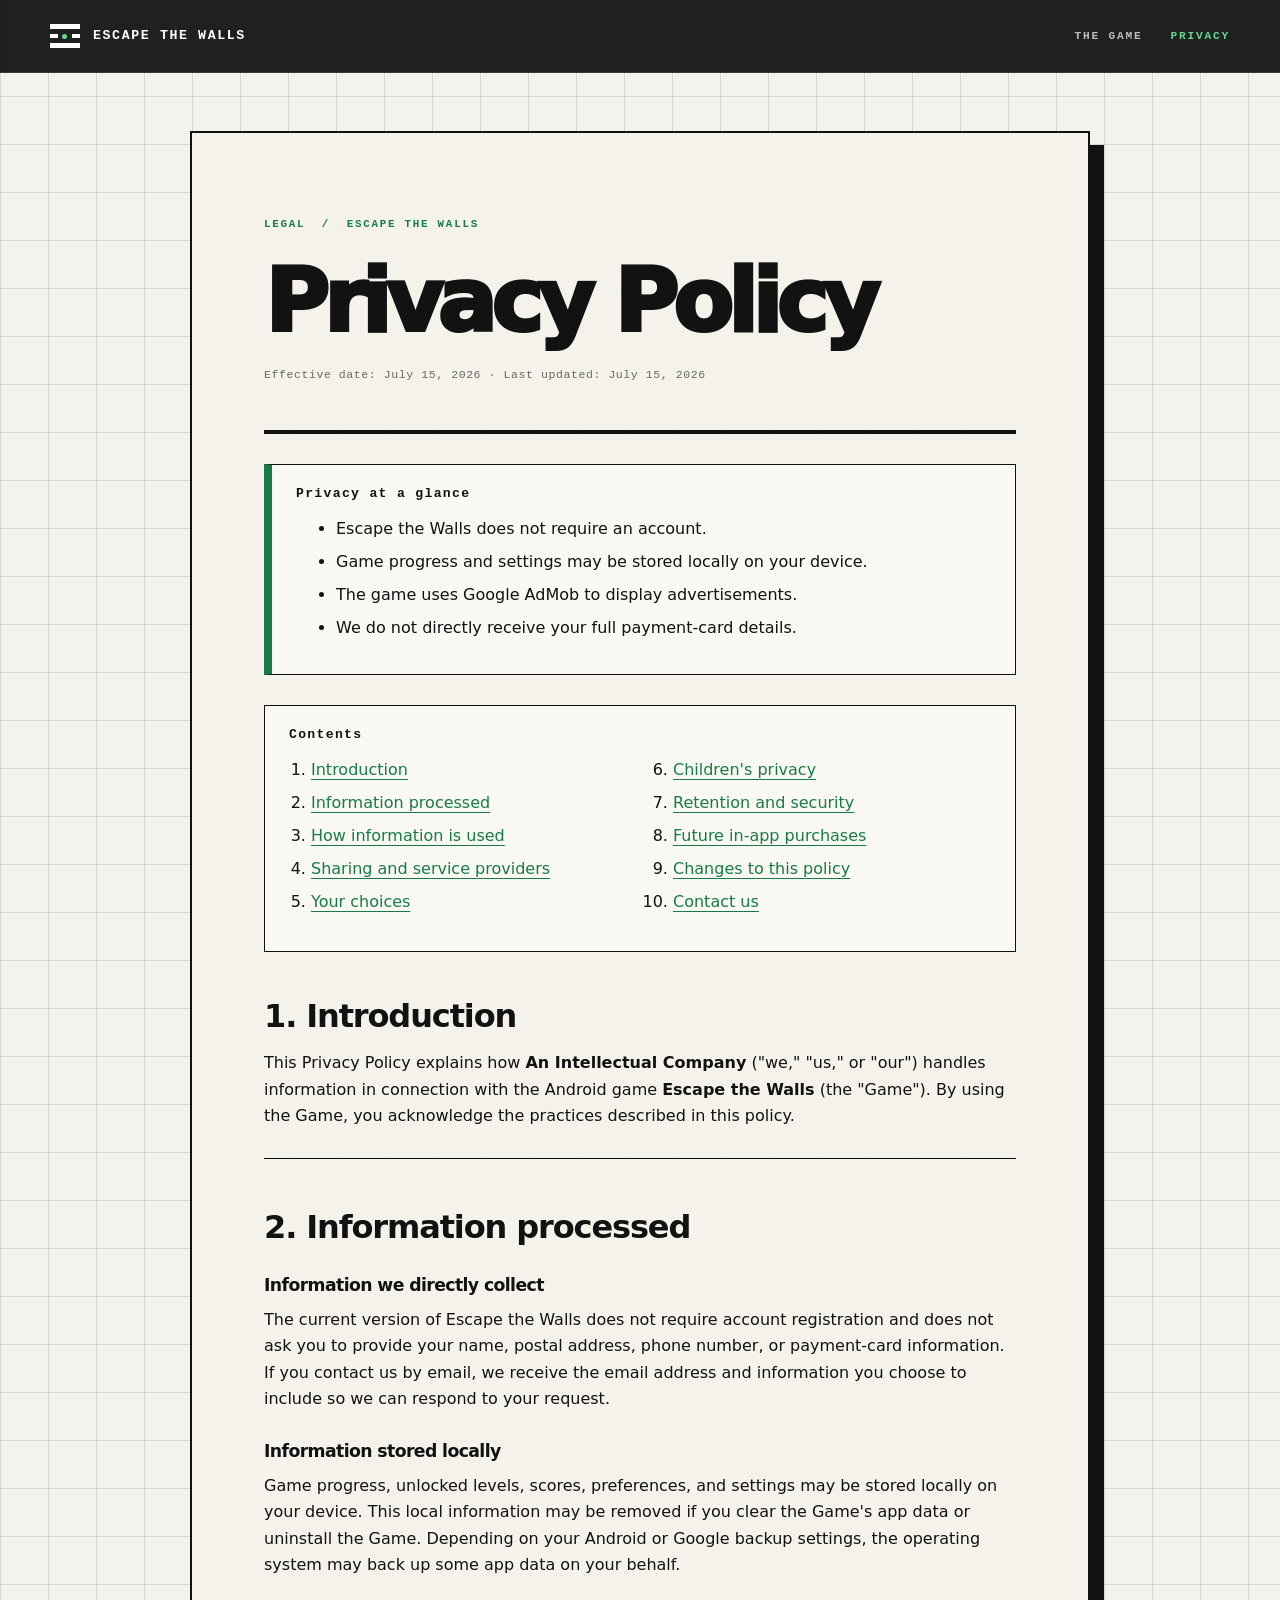
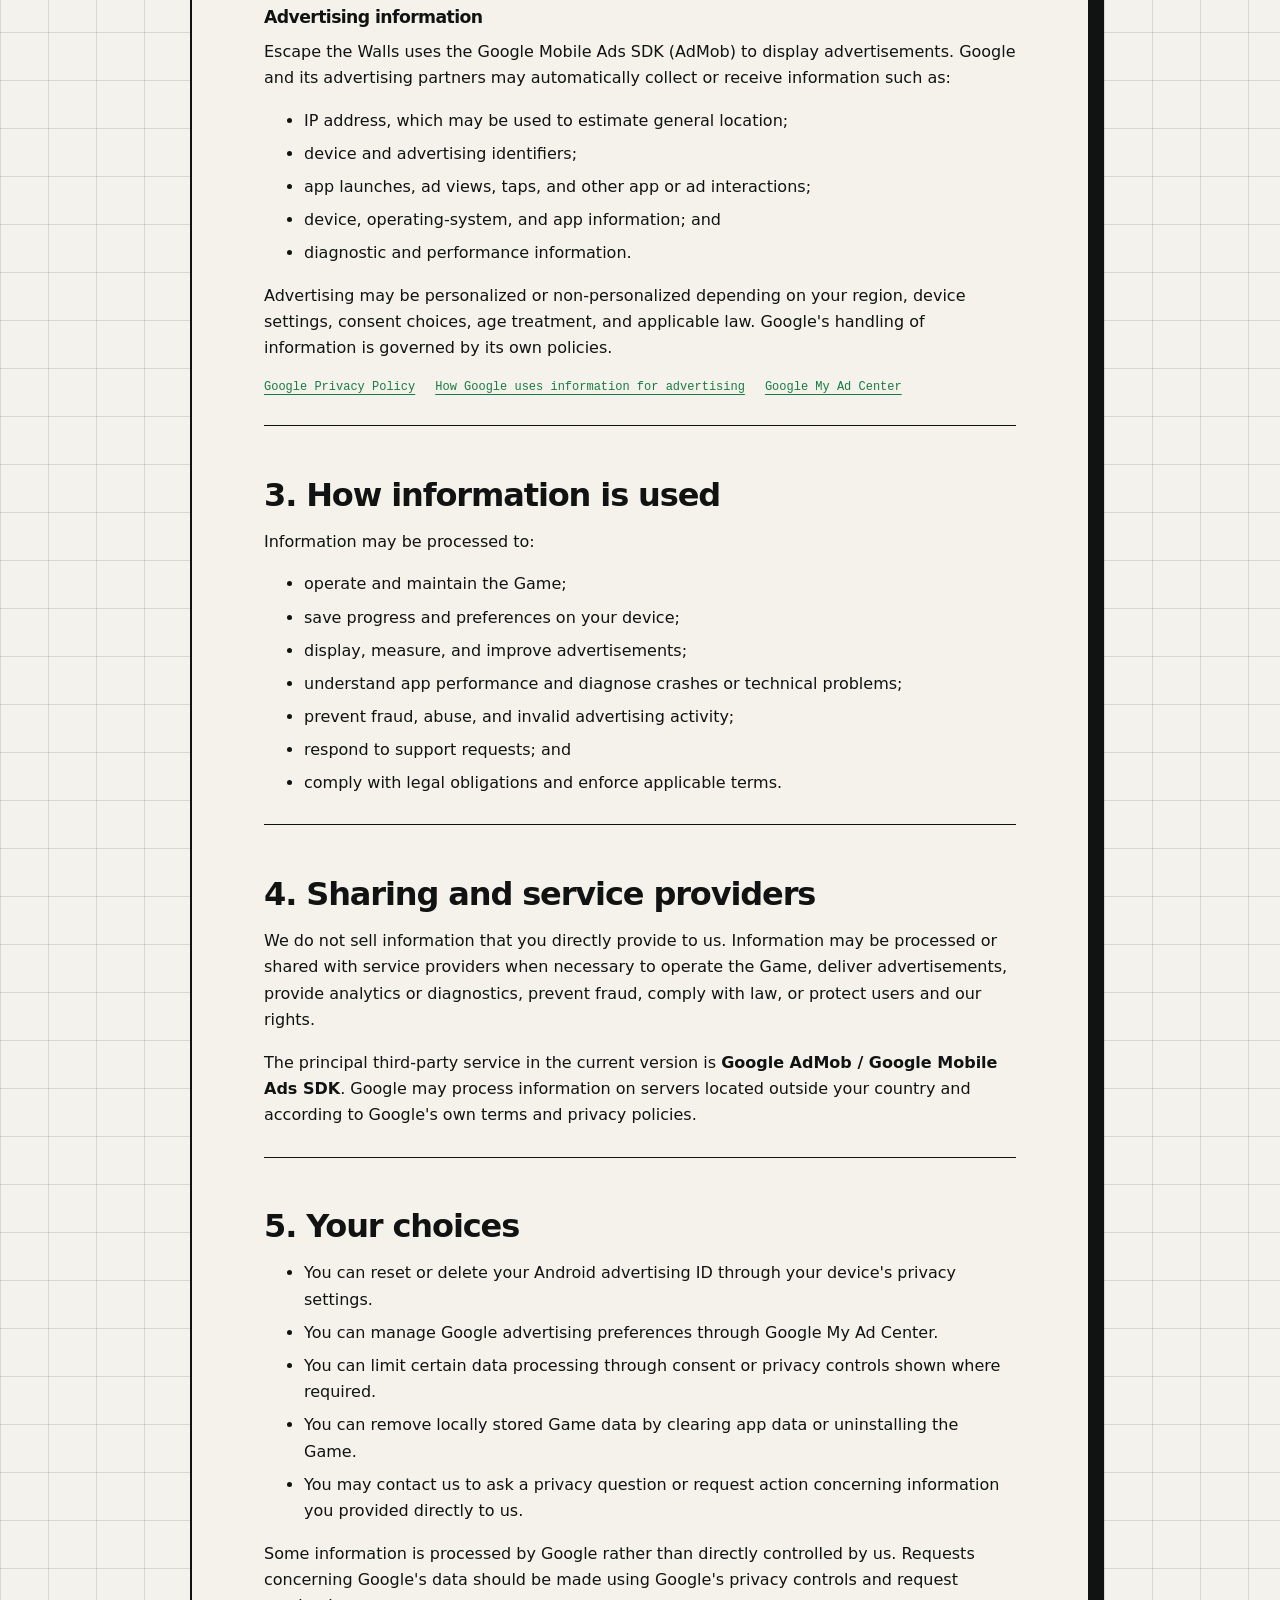
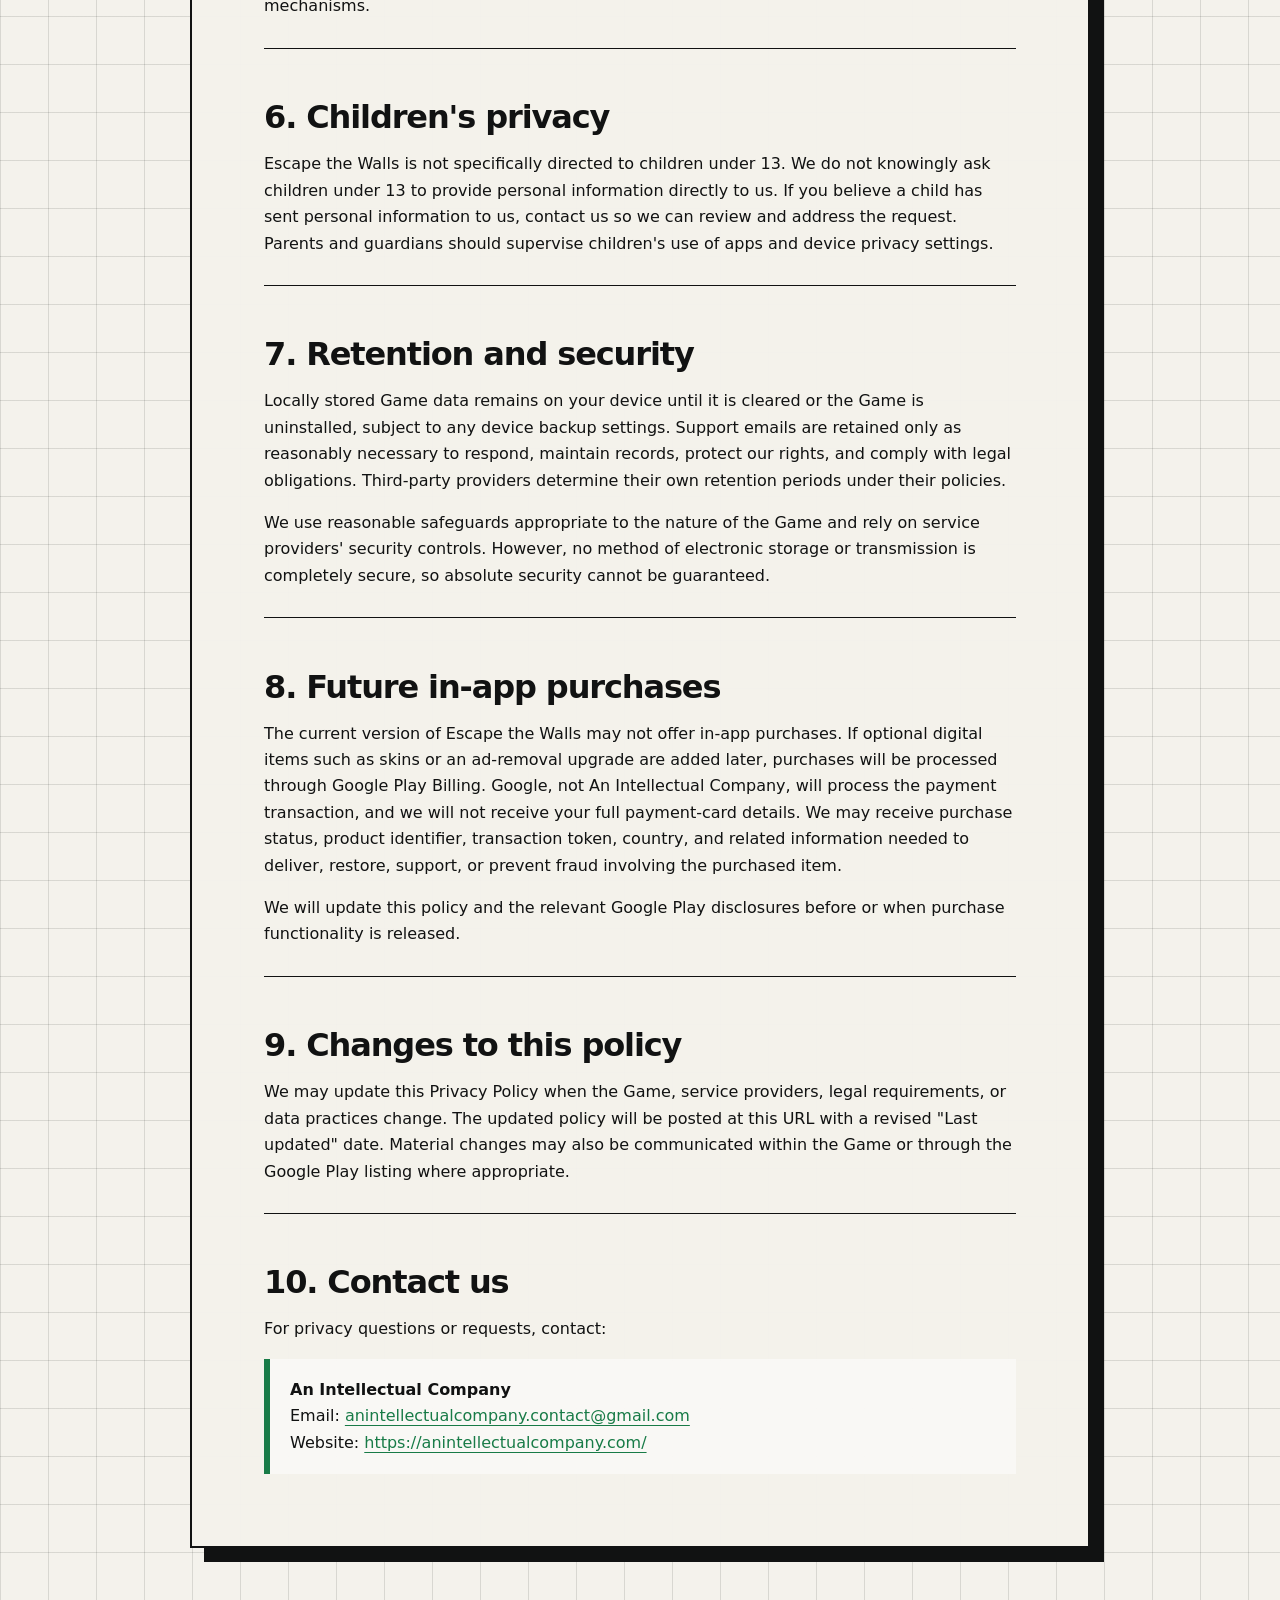
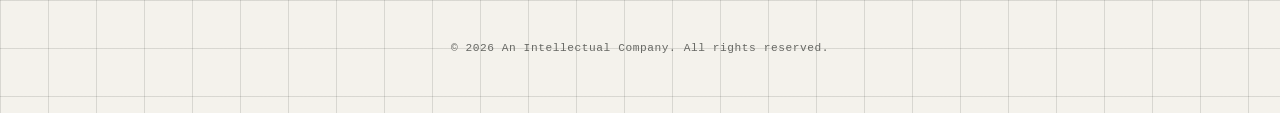
==== privacy_policy.html @ efacde4b "Add files via upload" ====
<!doctype html>
<html lang="en">
<head>
  <meta charset="utf-8">
  <meta name="viewport" content="width=device-width, initial-scale=1">
  <meta name="theme-color" content="#0e0f0f">
  <meta name="description" content="Privacy Policy for the Escape the Walls Android game by An Intellectual Company.">
  <title>Privacy Policy | Escape the Walls</title>
  <link rel="stylesheet" href="styles.css">
</head>
<body class="policy-page">
  <header class="site-header dark-header">
    <div class="wide-container header-content">
      <a class="brand" href="index.html" aria-label="Escape the Walls home">
        <span class="brand-glyph" aria-hidden="true"><span class="glyph-ball"></span></span>
        <span>ESCAPE THE WALLS</span>
      </a>
      <nav class="main-nav" aria-label="Main navigation">
        <a href="index.html">THE GAME</a>
        <a class="active" href="privacy_policy.html">PRIVACY</a>
      </nav>
    </div>
  </header>

  <main id="top" class="container policy-main">
    <article class="policy-card">
      <div class="policy-heading">
        <p class="eyebrow">LEGAL &nbsp;/&nbsp; ESCAPE THE WALLS</p>
        <h1>Privacy Policy</h1>
        <p class="updated">Effective date: July 15, 2026 &middot; Last updated: July 15, 2026</p>
      </div>

      <div class="summary" role="note" aria-label="Privacy summary">
        <h2>Privacy at a glance</h2>
        <ul>
          <li>Escape the Walls does not require an account.</li>
          <li>Game progress and settings may be stored locally on your device.</li>
          <li>The game uses Google AdMob to display advertisements.</li>
          <li>We do not directly receive your full payment-card details.</li>
        </ul>
      </div>

      <nav class="contents" aria-label="Privacy policy sections">
        <h2>Contents</h2>
        <ol>
          <li><a href="#introduction">Introduction</a></li>
          <li><a href="#information">Information processed</a></li>
          <li><a href="#use">How information is used</a></li>
          <li><a href="#sharing">Sharing and service providers</a></li>
          <li><a href="#choices">Your choices</a></li>
          <li><a href="#children">Children's privacy</a></li>
          <li><a href="#retention">Retention and security</a></li>
          <li><a href="#purchases">Future in-app purchases</a></li>
          <li><a href="#changes">Changes to this policy</a></li>
          <li><a href="#contact">Contact us</a></li>
        </ol>
      </nav>

      <section id="introduction">
        <h2>1. Introduction</h2>
        <p>
          This Privacy Policy explains how <strong>An Intellectual Company</strong> ("we," "us," or "our")
          handles information in connection with the Android game <strong>Escape the Walls</strong> (the "Game").
          By using the Game, you acknowledge the practices described in this policy.
        </p>
      </section>

      <section id="information">
        <h2>2. Information processed</h2>

        <h3>Information we directly collect</h3>
        <p>
          The current version of Escape the Walls does not require account registration and does not ask you
          to provide your name, postal address, phone number, or payment-card information. If you contact us by
          email, we receive the email address and information you choose to include so we can respond to your request.
        </p>

        <h3>Information stored locally</h3>
        <p>
          Game progress, unlocked levels, scores, preferences, and settings may be stored locally on your device.
          This local information may be removed if you clear the Game's app data or uninstall the Game. Depending on
          your Android or Google backup settings, the operating system may back up some app data on your behalf.
        </p>

        <h3>Advertising information</h3>
        <p>
          Escape the Walls uses the Google Mobile Ads SDK (AdMob) to display advertisements. Google and its advertising
          partners may automatically collect or receive information such as:
        </p>
        <ul>
          <li>IP address, which may be used to estimate general location;</li>
          <li>device and advertising identifiers;</li>
          <li>app launches, ad views, taps, and other app or ad interactions;</li>
          <li>device, operating-system, and app information; and</li>
          <li>diagnostic and performance information.</li>
        </ul>
        <p>
          Advertising may be personalized or non-personalized depending on your region, device settings, consent
          choices, age treatment, and applicable law. Google's handling of information is governed by its own policies.
        </p>
        <p class="link-row">
          <a href="https://policies.google.com/privacy">Google Privacy Policy</a>
          <a href="https://policies.google.com/technologies/ads">How Google uses information for advertising</a>
          <a href="https://myadcenter.google.com/">Google My Ad Center</a>
        </p>
      </section>

      <section id="use">
        <h2>3. How information is used</h2>
        <p>Information may be processed to:</p>
        <ul>
          <li>operate and maintain the Game;</li>
          <li>save progress and preferences on your device;</li>
          <li>display, measure, and improve advertisements;</li>
          <li>understand app performance and diagnose crashes or technical problems;</li>
          <li>prevent fraud, abuse, and invalid advertising activity;</li>
          <li>respond to support requests; and</li>
          <li>comply with legal obligations and enforce applicable terms.</li>
        </ul>
      </section>

      <section id="sharing">
        <h2>4. Sharing and service providers</h2>
        <p>
          We do not sell information that you directly provide to us. Information may be processed or shared with
          service providers when necessary to operate the Game, deliver advertisements, provide analytics or diagnostics,
          prevent fraud, comply with law, or protect users and our rights.
        </p>
        <p>
          The principal third-party service in the current version is <strong>Google AdMob / Google Mobile Ads SDK</strong>.
          Google may process information on servers located outside your country and according to Google's own terms
          and privacy policies.
        </p>
      </section>

      <section id="choices">
        <h2>5. Your choices</h2>
        <ul>
          <li>You can reset or delete your Android advertising ID through your device's privacy settings.</li>
          <li>You can manage Google advertising preferences through Google My Ad Center.</li>
          <li>You can limit certain data processing through consent or privacy controls shown where required.</li>
          <li>You can remove locally stored Game data by clearing app data or uninstalling the Game.</li>
          <li>You may contact us to ask a privacy question or request action concerning information you provided directly to us.</li>
        </ul>
        <p>
          Some information is processed by Google rather than directly controlled by us. Requests concerning Google's
          data should be made using Google's privacy controls and request mechanisms.
        </p>
      </section>

      <section id="children">
        <h2>6. Children's privacy</h2>
        <p>
          Escape the Walls is not specifically directed to children under 13. We do not knowingly ask children under 13
          to provide personal information directly to us. If you believe a child has sent personal information to us,
          contact us so we can review and address the request. Parents and guardians should supervise children's use of
          apps and device privacy settings.
        </p>
      </section>

      <section id="retention">
        <h2>7. Retention and security</h2>
        <p>
          Locally stored Game data remains on your device until it is cleared or the Game is uninstalled, subject to any
          device backup settings. Support emails are retained only as reasonably necessary to respond, maintain records,
          protect our rights, and comply with legal obligations. Third-party providers determine their own retention
          periods under their policies.
        </p>
        <p>
          We use reasonable safeguards appropriate to the nature of the Game and rely on service providers' security
          controls. However, no method of electronic storage or transmission is completely secure, so absolute security
          cannot be guaranteed.
        </p>
      </section>

      <section id="purchases">
        <h2>8. Future in-app purchases</h2>
        <p>
          The current version of Escape the Walls may not offer in-app purchases. If optional digital items such as skins
          or an ad-removal upgrade are added later, purchases will be processed through Google Play Billing. Google, not
          An Intellectual Company, will process the payment transaction, and we will not receive your full payment-card
          details. We may receive purchase status, product identifier, transaction token, country, and related information
          needed to deliver, restore, support, or prevent fraud involving the purchased item.
        </p>
        <p>
          We will update this policy and the relevant Google Play disclosures before or when purchase functionality is released.
        </p>
      </section>

      <section id="changes">
        <h2>9. Changes to this policy</h2>
        <p>
          We may update this Privacy Policy when the Game, service providers, legal requirements, or data practices change.
          The updated policy will be posted at this URL with a revised "Last updated" date. Material changes may also be
          communicated within the Game or through the Google Play listing where appropriate.
        </p>
      </section>

      <section id="contact">
        <h2>10. Contact us</h2>
        <p>For privacy questions or requests, contact:</p>
        <address>
          <strong>An Intellectual Company</strong><br>
          Email: <a href="mailto:anintellectualcompany.contact@gmail.com">anintellectualcompany.contact@gmail.com</a><br>
          Website: <a href="https://anintellectualcompany.com/">https://anintellectualcompany.com/</a>
        </address>
      </section>
    </article>
  </main>

  <footer class="site-footer policy-footer">
    <div class="container">
      <p>&copy; 2026 An Intellectual Company. All rights reserved.</p>
    </div>
  </footer>
</body>
</html>
---- styles.css ----
:root {
  --paper: #f4f2ec;
  --paper-deep: #e9e6de;
  --ink: #111212;
  --ink-soft: #1a1b1b;
  --line: rgba(17, 18, 18, 0.12);
  --muted: #676864;
  --exit: #65d892;
  --exit-dark: #187b47;
  --laser: #ff585d;
  --wide: 1180px;
  --mono: "SFMono-Regular", Consolas, "Liberation Mono", Menlo, monospace;
  --sans: Inter, ui-sans-serif, system-ui, -apple-system, BlinkMacSystemFont, "Segoe UI", sans-serif;
}

* {
  box-sizing: border-box;
}

html {
  scroll-behavior: smooth;
}

body {
  margin: 0;
  background: var(--paper);
  color: var(--ink);
  font-family: var(--sans);
  line-height: 1.65;
  text-rendering: optimizeLegibility;
}

a {
  color: inherit;
  text-decoration-thickness: 1px;
  text-underline-offset: 4px;
}

.wide-container,
.container {
  width: min(calc(100% - 40px), var(--wide));
  margin-inline: auto;
}

.container {
  max-width: 900px;
}

.site-header {
  position: sticky;
  top: 0;
  z-index: 50;
  border-bottom: 1px solid rgba(255, 255, 255, 0.13);
}

.dark-header {
  background: rgba(14, 15, 15, 0.92);
  color: #fff;
  backdrop-filter: blur(14px);
}

.header-content {
  min-height: 72px;
  display: flex;
  align-items: center;
  justify-content: space-between;
  gap: 30px;
}

.brand {
  display: inline-flex;
  align-items: center;
  gap: 13px;
  color: inherit;
  font-family: var(--mono);
  font-size: 0.83rem;
  font-weight: 800;
  letter-spacing: 0.12em;
  text-decoration: none;
}

.brand-glyph {
  position: relative;
  width: 30px;
  height: 24px;
  border-top: 5px solid currentColor;
  border-bottom: 5px solid currentColor;
}

.brand-glyph::before,
.brand-glyph::after {
  content: "";
  position: absolute;
  top: 5px;
  width: 8px;
  height: 4px;
  background: currentColor;
}

.brand-glyph::before {
  left: 0;
}

.brand-glyph::after {
  right: 0;
}

.glyph-ball {
  position: absolute;
  top: 5px;
  left: 12px;
  width: 5px;
  height: 5px;
  border-radius: 50%;
  background: var(--exit);
}

.main-nav {
  display: flex;
  align-items: center;
  gap: 28px;
}

.main-nav a {
  color: rgba(255, 255, 255, 0.7);
  font-family: var(--mono);
  font-size: 0.7rem;
  font-weight: 700;
  letter-spacing: 0.16em;
  text-decoration: none;
}

.main-nav a:hover,
.main-nav a.active {
  color: var(--exit);
}

/* Home */
.hero {
  position: relative;
  min-height: 790px;
  overflow: hidden;
  background: #0e0f0f;
  color: #fff;
}

.hero-grid,
.exit-grid {
  position: absolute;
  inset: 0;
  background-image:
    linear-gradient(rgba(255, 255, 255, 0.045) 1px, transparent 1px),
    linear-gradient(90deg, rgba(255, 255, 255, 0.045) 1px, transparent 1px);
  background-size: 48px 48px;
  mask-image: linear-gradient(to bottom, black, transparent 88%);
}

.hero::after {
  content: "";
  position: absolute;
  inset: auto 0 0;
  height: 220px;
  background: linear-gradient(transparent, rgba(0, 0, 0, 0.52));
  pointer-events: none;
}

.hero-layout {
  position: relative;
  z-index: 3;
  min-height: 790px;
  display: grid;
  grid-template-columns: minmax(0, 1.05fr) minmax(310px, 0.72fr);
  align-items: center;
  gap: clamp(42px, 8vw, 110px);
  padding-block: 64px 88px;
}

.hero-copy {
  position: relative;
  z-index: 2;
}

.level-label,
.section-index,
.control-line,
.game-frame figcaption,
.card-number {
  font-family: var(--mono);
  font-size: 0.68rem;
  font-weight: 700;
  letter-spacing: 0.22em;
}

.level-label {
  margin: 0 0 20px;
  color: rgba(255, 255, 255, 0.58);
}

.hero h1 {
  margin: 0;
  font-size: clamp(4rem, 10vw, 8.9rem);
  font-weight: 950;
  letter-spacing: -0.075em;
  line-height: 0.78;
}

.hero h1 span {
  color: transparent;
  -webkit-text-stroke: 2px var(--exit);
}

.hero-intro {
  max-width: 610px;
  margin: 38px 0 0;
  color: rgba(255, 255, 255, 0.68);
  font-size: clamp(1rem, 1.8vw, 1.23rem);
}

.hero-actions {
  display: flex;
  flex-wrap: wrap;
  gap: 12px;
  margin-top: 34px;
}

.button {
  min-height: 50px;
  display: inline-flex;
  align-items: center;
  justify-content: center;
  padding: 13px 20px;
  border: 1px solid currentColor;
  border-radius: 2px;
  font-family: var(--mono);
  font-size: 0.7rem;
  font-weight: 800;
  letter-spacing: 0.13em;
  text-decoration: none;
  transition: transform 160ms ease, background 160ms ease, color 160ms ease;
}

.button:hover {
  transform: translateY(-2px);
}

.button-primary {
  border-color: var(--exit);
  background: var(--exit);
  color: #08140d;
}

.button-ghost {
  color: rgba(255, 255, 255, 0.8);
}

.control-line {
  display: flex;
  align-items: center;
  gap: 12px;
  margin-top: 34px;
  color: rgba(255, 255, 255, 0.52);
}

.control-dot {
  width: 11px;
  height: 11px;
  border: 1px solid rgba(255, 255, 255, 0.62);
  border-radius: 50%;
  box-shadow: 0 0 0 8px rgba(255, 255, 255, 0.06);
}

.game-frame {
  position: relative;
  width: min(100%, 410px);
  margin: 0 auto;
  padding: 10px;
  border: 1px solid rgba(255, 255, 255, 0.16);
  background: #171818;
  box-shadow: 0 38px 90px rgba(0, 0, 0, 0.5);
  transform: rotate(1.2deg);
}

.game-frame img {
  display: block;
  width: 100%;
  height: auto;
}

.game-frame figcaption {
  padding: 13px 8px 4px;
  color: rgba(255, 255, 255, 0.42);
  text-align: center;
}

.frame-corner {
  position: absolute;
  z-index: 2;
  width: 25px;
  height: 25px;
  border-color: var(--exit);
}

.frame-corner-top {
  top: -8px;
  right: -8px;
  border-top: 2px solid var(--exit);
  border-right: 2px solid var(--exit);
}

.hero-wall {
  position: absolute;
  z-index: 1;
  height: 15px;
  background: rgba(255, 255, 255, 0.08);
}

.hero-wall-a {
  top: 24%;
  left: 0;
  width: 19%;
}

.hero-wall-b {
  right: 0;
  bottom: 18%;
  width: 25%;
}

.hero-ball {
  position: absolute;
  left: 52%;
  top: 21%;
  width: 16px;
  height: 16px;
  border-radius: 50%;
  background: #fff;
  opacity: 0.12;
}

.paper-section {
  position: relative;
  background-color: var(--paper);
  background-image:
    linear-gradient(var(--line) 1px, transparent 1px),
    linear-gradient(90deg, var(--line) 1px, transparent 1px);
  background-size: 48px 48px;
}

.manifesto,
.chapters {
  padding-block: clamp(90px, 12vw, 160px);
}

.section-index {
  margin-bottom: 42px;
  color: var(--muted);
}

.manifesto-grid {
  display: grid;
  grid-template-columns: 0.95fr 1.05fr;
  gap: clamp(40px, 9vw, 130px);
  align-items: start;
}

.manifesto h2,
.chapters h2,
.mechanics h2,
.exit-copy h2 {
  margin: 0;
  font-size: clamp(2.7rem, 6.8vw, 6.6rem);
  font-weight: 950;
  letter-spacing: -0.065em;
  line-height: 0.9;
}

.manifesto-copy > p {
  max-width: 610px;
  margin-top: 0;
  font-size: clamp(1rem, 1.7vw, 1.18rem);
}

.game-stats {
  display: grid;
  grid-template-columns: repeat(3, 1fr);
  gap: 1px;
  margin-top: 44px;
  background: var(--ink);
  border: 1px solid var(--ink);
}

.game-stats div {
  padding: 20px 16px;
  background: var(--paper);
}

.game-stats dt {
  font-size: clamp(2rem, 4vw, 3.5rem);
  font-weight: 950;
  line-height: 1;
}

.game-stats dd {
  margin: 8px 0 0;
  color: var(--muted);
  font-family: var(--mono);
  font-size: 0.58rem;
  letter-spacing: 0.12em;
}

.dark-section {
  background: var(--ink);
  color: #fff;
}

.mechanics {
  padding-block: clamp(90px, 12vw, 150px);
}

.light-index {
  color: rgba(255, 255, 255, 0.48);
}

.section-heading-row {
  display: flex;
  align-items: end;
  justify-content: space-between;
  gap: 32px;
}

.mechanics h2 span {
  color: var(--exit);
}

.section-heading-row > p {
  max-width: 280px;
  color: rgba(255, 255, 255, 0.48);
  font-family: var(--mono);
  font-size: 0.72rem;
  letter-spacing: 0.13em;
}

.mechanic-grid {
  display: grid;
  grid-template-columns: repeat(4, 1fr);
  gap: 1px;
  margin-top: 74px;
  border: 1px solid rgba(255, 255, 255, 0.16);
  background: rgba(255, 255, 255, 0.16);
}

.mechanic-card {
  min-height: 390px;
  padding: 24px;
  background: var(--ink);
}

.mechanic-card h3 {
  margin: 12px 0 8px;
  font-family: var(--mono);
  font-size: 0.86rem;
  letter-spacing: 0.08em;
}

.mechanic-card > p:last-child {
  color: rgba(255, 255, 255, 0.52);
  font-size: 0.9rem;
}

.card-number {
  margin: 22px 0 0;
  color: var(--exit);
}

.mechanic-visual {
  position: relative;
  height: 190px;
  overflow: hidden;
  border: 1px solid rgba(255, 255, 255, 0.12);
  background-image:
    linear-gradient(rgba(255, 255, 255, 0.05) 1px, transparent 1px),
    linear-gradient(90deg, rgba(255, 255, 255, 0.05) 1px, transparent 1px);
  background-size: 24px 24px;
}

.jaw-visual i {
  position: absolute;
  top: 48px;
  width: 42%;
  height: 18px;
  background: #fff;
}

.jaw-visual i:first-child {
  left: -5px;
  transform: rotate(18deg);
  transform-origin: left;
}

.jaw-visual i:nth-child(2) {
  right: -5px;
  transform: rotate(-18deg);
  transform-origin: right;
}

.jaw-visual b,
.well-visual b,
.laser-visual b,
.rotor-visual b {
  position: absolute;
  left: 50%;
  top: 58%;
  width: 12px;
  height: 12px;
  border-radius: 50%;
  background: var(--exit);
  transform: translate(-50%, -50%);
}

.well-visual i {
  position: absolute;
  left: 50%;
  top: 50%;
  width: 82px;
  height: 82px;
  border: 1px dashed rgba(255, 255, 255, 0.5);
  border-radius: 50%;
  transform: translate(-50%, -50%);
  box-shadow: inset 0 0 0 22px rgba(255, 255, 255, 0.04);
}

.well-visual b {
  top: 50%;
  width: 24px;
  height: 24px;
  background: #fff;
  box-shadow: 0 0 30px rgba(255, 255, 255, 0.35);
}

.laser-visual i {
  position: absolute;
  left: -12%;
  top: 48%;
  width: 124%;
  height: 3px;
  background: var(--laser);
  box-shadow: 0 0 12px var(--laser);
}

.laser-visual i:nth-child(2) {
  transform: rotate(42deg);
}

.rotor-visual i {
  position: absolute;
  left: 12%;
  top: 49%;
  width: 76%;
  height: 13px;
  background: #fff;
  transform: rotate(-27deg);
  box-shadow: 0 -13px 0 rgba(255, 255, 255, 0.09), 0 13px 0 rgba(255, 255, 255, 0.09);
}

.rotor-visual b {
  top: 50%;
  width: 18px;
  height: 18px;
  background: var(--ink);
  border: 4px solid var(--exit);
}

.chapter-layout {
  display: grid;
  grid-template-columns: 1fr 0.8fr;
  gap: clamp(50px, 10vw, 150px);
}

.chapter-list {
  margin: 0;
  padding: 0;
  border-top: 2px solid var(--ink);
  list-style: none;
}

.chapter-list li {
  display: flex;
  gap: 24px;
  margin: 0;
  padding: 17px 0;
  border-bottom: 1px solid var(--ink);
  font-family: var(--mono);
  font-size: 0.84rem;
  font-weight: 800;
  letter-spacing: 0.08em;
}

.chapter-list span {
  color: var(--muted);
}

.exit-section {
  position: relative;
  min-height: 620px;
  overflow: hidden;
  display: flex;
  align-items: center;
  background: #0c0d0d;
  color: #fff;
}

.exit-copy {
  position: relative;
  z-index: 3;
}

.exit-copy > p {
  font-family: var(--mono);
  font-size: 0.7rem;
  letter-spacing: 0.22em;
  color: rgba(255, 255, 255, 0.48);
}

.button-exit {
  margin-top: 34px;
  border-color: var(--exit);
  color: var(--exit);
}

.exit-door {
  position: absolute;
  z-index: 2;
  right: 11%;
  top: 50%;
  width: 190px;
  height: 320px;
  display: flex;
  align-items: center;
  justify-content: center;
  border: 4px solid var(--exit);
  border-bottom-width: 14px;
  transform: translateY(-50%);
  box-shadow: 0 0 70px rgba(101, 216, 146, 0.18), inset 0 0 50px rgba(101, 216, 146, 0.08);
}

.exit-door::before,
.exit-door::after {
  content: "";
  position: absolute;
  left: -100vw;
  width: 100vw;
  height: 18px;
  background: #fff;
}

.exit-door::before {
  top: 40px;
}

.exit-door::after {
  bottom: 60px;
}

.exit-door span {
  color: var(--exit);
  font-family: var(--mono);
  font-size: 0.82rem;
  font-weight: 900;
  letter-spacing: 0.22em;
}

.home-footer {
  border-top: 1px solid rgba(255, 255, 255, 0.12);
  background: #0c0d0d;
  color: rgba(255, 255, 255, 0.46);
  font-family: var(--mono);
  font-size: 0.64rem;
  letter-spacing: 0.09em;
}

.footer-layout {
  min-height: 100px;
  display: flex;
  align-items: center;
  justify-content: space-between;
  gap: 28px;
}

.footer-layout div {
  display: flex;
  gap: 24px;
}

/* Privacy policy */
.policy-page {
  background-color: var(--paper);
  background-image:
    linear-gradient(var(--line) 1px, transparent 1px),
    linear-gradient(90deg, var(--line) 1px, transparent 1px);
  background-size: 48px 48px;
}

.policy-main {
  padding-block: 58px 80px;
}

.policy-card {
  padding: clamp(28px, 6vw, 72px);
  border: 2px solid var(--ink);
  background: rgba(244, 242, 236, 0.97);
  box-shadow: 14px 14px 0 var(--ink);
}

.policy-heading {
  padding-bottom: 30px;
  border-bottom: 4px solid var(--ink);
}

.eyebrow {
  margin: 0 0 12px;
  color: var(--exit-dark);
  font-family: var(--mono);
  font-size: 0.68rem;
  font-weight: 800;
  letter-spacing: 0.16em;
}

.policy-card h1,
.policy-card h2,
.policy-card h3 {
  line-height: 1.18;
  letter-spacing: -0.035em;
}

.policy-card h1 {
  margin: 0;
  font-size: clamp(2.8rem, 8vw, 5.5rem);
  font-weight: 950;
  letter-spacing: -0.065em;
}

.policy-card h2 {
  margin: 2.9rem 0 0.9rem;
  font-size: clamp(1.45rem, 4vw, 2rem);
  font-weight: 900;
}

.policy-card h3 {
  margin: 1.8rem 0 0.5rem;
  font-size: 1.08rem;
}

.policy-card p,
.policy-card ul,
.policy-card ol {
  margin-top: 0.7rem;
  margin-bottom: 1rem;
}

.policy-card li + li {
  margin-top: 0.42rem;
}

.updated {
  margin: 13px 0 0;
  color: var(--muted);
  font-family: var(--mono);
  font-size: 0.72rem;
  letter-spacing: 0.05em;
}

.summary,
.contents {
  margin: 30px 0;
  padding: 5px 24px 16px;
  border: 1px solid var(--ink);
  background: rgba(255, 255, 255, 0.4);
}

.summary {
  border-left: 8px solid var(--exit-dark);
}

.summary h2,
.contents h2 {
  margin-top: 1rem;
  font-family: var(--mono);
  font-size: 0.82rem;
  letter-spacing: 0.1em;
}

.contents ol {
  columns: 2;
  column-gap: 44px;
  padding-left: 22px;
}

.contents a,
.policy-card a {
  color: var(--exit-dark);
}

.policy-card section {
  scroll-margin-top: 95px;
}

.policy-card section + section {
  margin-top: 28px;
  padding-top: 4px;
  border-top: 1px solid var(--ink);
}

.link-row {
  display: flex;
  flex-wrap: wrap;
  gap: 8px 20px;
  font-family: var(--mono);
  font-size: 0.75rem;
}

address {
  padding: 18px 20px;
  border-left: 6px solid var(--exit-dark);
  background: rgba(255, 255, 255, 0.5);
  font-style: normal;
}

.policy-footer {
  padding: 0 0 44px;
  color: var(--muted);
  text-align: center;
  font-family: var(--mono);
  font-size: 0.7rem;
  letter-spacing: 0.05em;
}

@media (max-width: 960px) {
  .hero-layout,
  .manifesto-grid,
  .chapter-layout {
    grid-template-columns: 1fr;
  }

  .hero-layout {
    padding-top: 90px;
  }

  .game-frame {
    width: min(82vw, 390px);
  }

  .mechanic-grid {
    grid-template-columns: repeat(2, 1fr);
  }

  .exit-door {
    right: -40px;
    opacity: 0.42;
  }
}

@media (max-width: 640px) {
  .wide-container,
  .container {
    width: min(calc(100% - 22px), var(--wide));
  }

  .header-content {
    min-height: 62px;
  }

  .brand {
    font-size: 0.68rem;
  }

  .main-nav {
    gap: 14px;
  }

  .main-nav a:not(:last-child) {
    display: none;
  }

  .hero {
    min-height: auto;
  }

  .hero-layout {
    min-height: auto;
    padding-block: 72px 68px;
  }

  .hero h1 {
    font-size: clamp(3.75rem, 22vw, 6rem);
  }

  .hero-actions {
    flex-direction: column;
    align-items: stretch;
  }

  .game-stats {
    grid-template-columns: 1fr;
  }

  .mechanic-grid {
    grid-template-columns: 1fr;
  }

  .mechanic-card {
    min-height: auto;
  }

  .section-heading-row,
  .footer-layout {
    align-items: flex-start;
    flex-direction: column;
  }

  .exit-section {
    min-height: 560px;
  }

  .exit-door {
    right: -90px;
  }

  .footer-layout {
    padding-block: 28px;
  }

  .footer-layout div {
    flex-wrap: wrap;
  }

  .policy-main {
    padding-block: 22px 48px;
  }

  .policy-card {
    box-shadow: 6px 6px 0 var(--ink);
  }

  .contents ol {
    columns: 1;
  }
}

@media (prefers-reduced-motion: reduce) {
  html {
    scroll-behavior: auto;
  }

  .button {
    transition: none;
  }
}

@media print {
  .site-header,
  .site-footer,
  .contents {
    display: none;
  }

  body,
  .policy-page {
    background: #fff;
  }

  .policy-main {
    padding: 0;
  }

  .policy-card {
    padding: 0;
    border: 0;
    box-shadow: none;
    background: #fff;
  }

  .policy-card a {
    color: #000;
  }
}
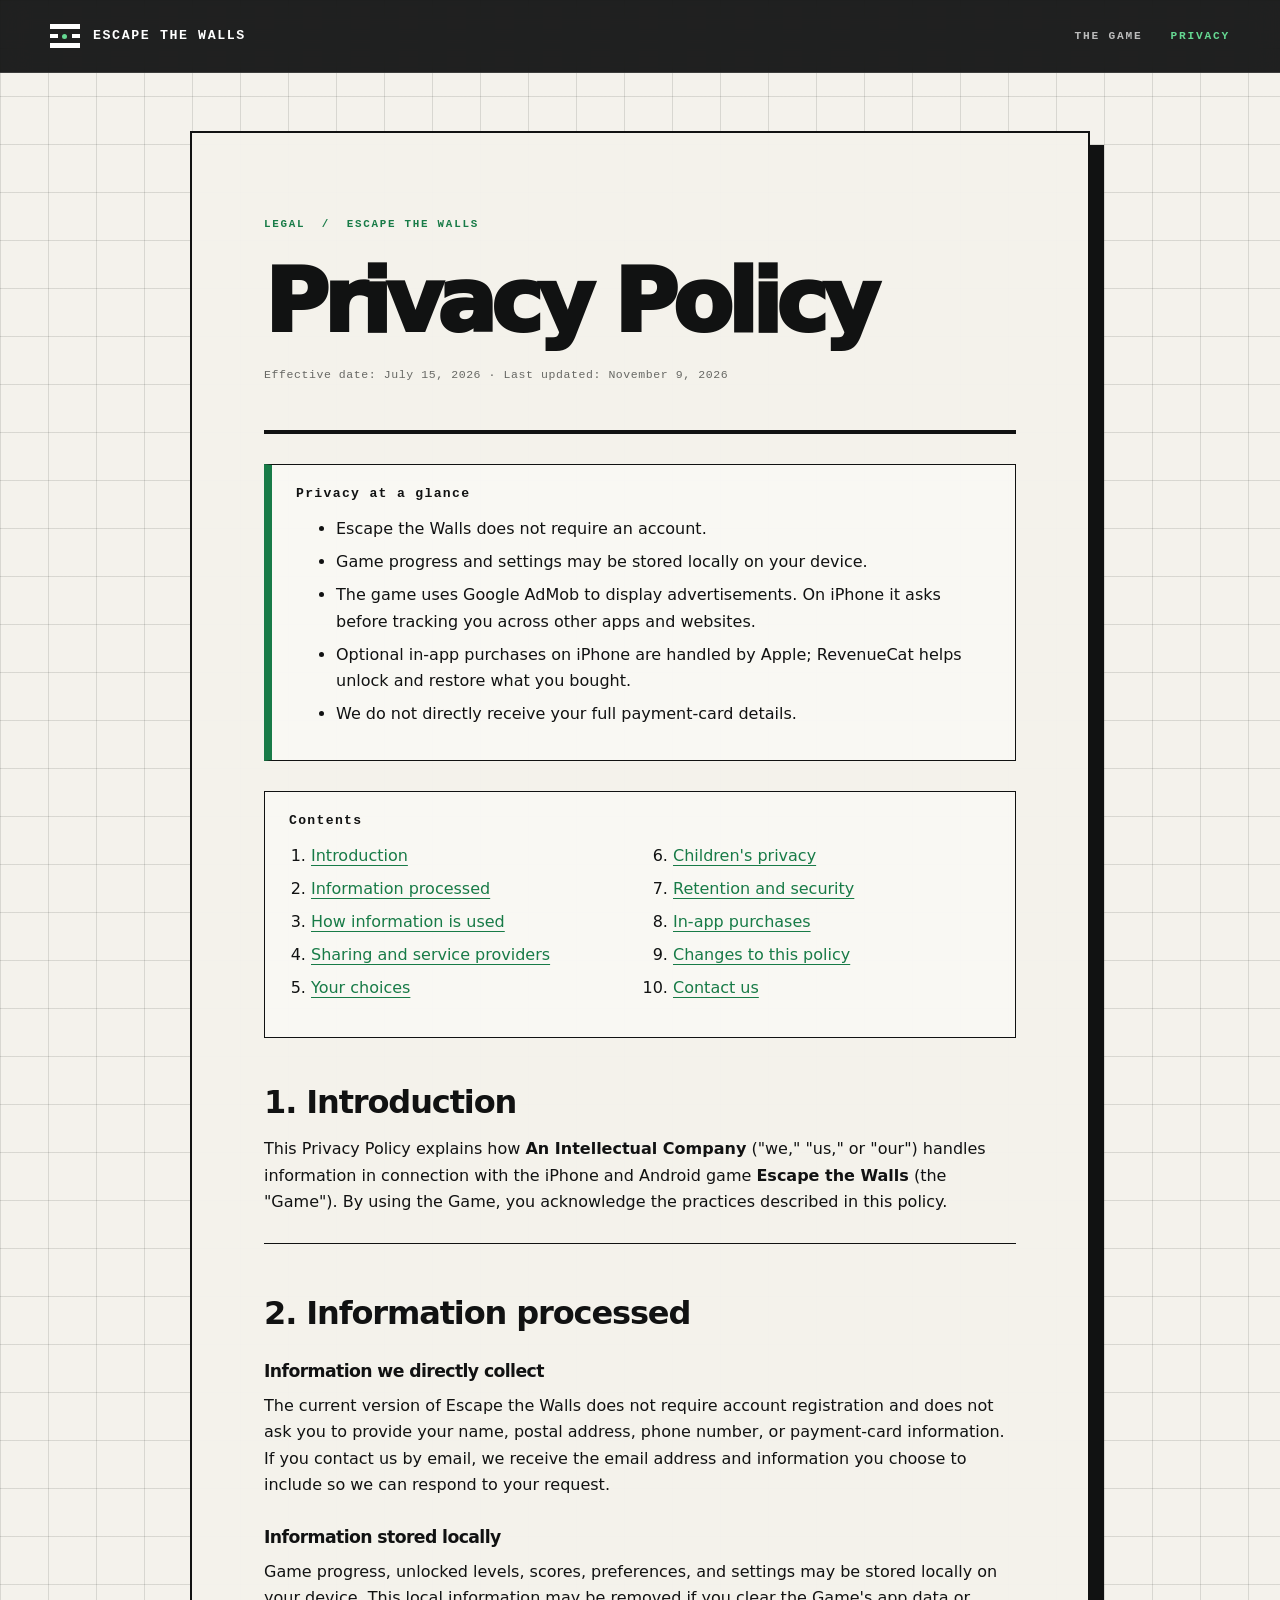
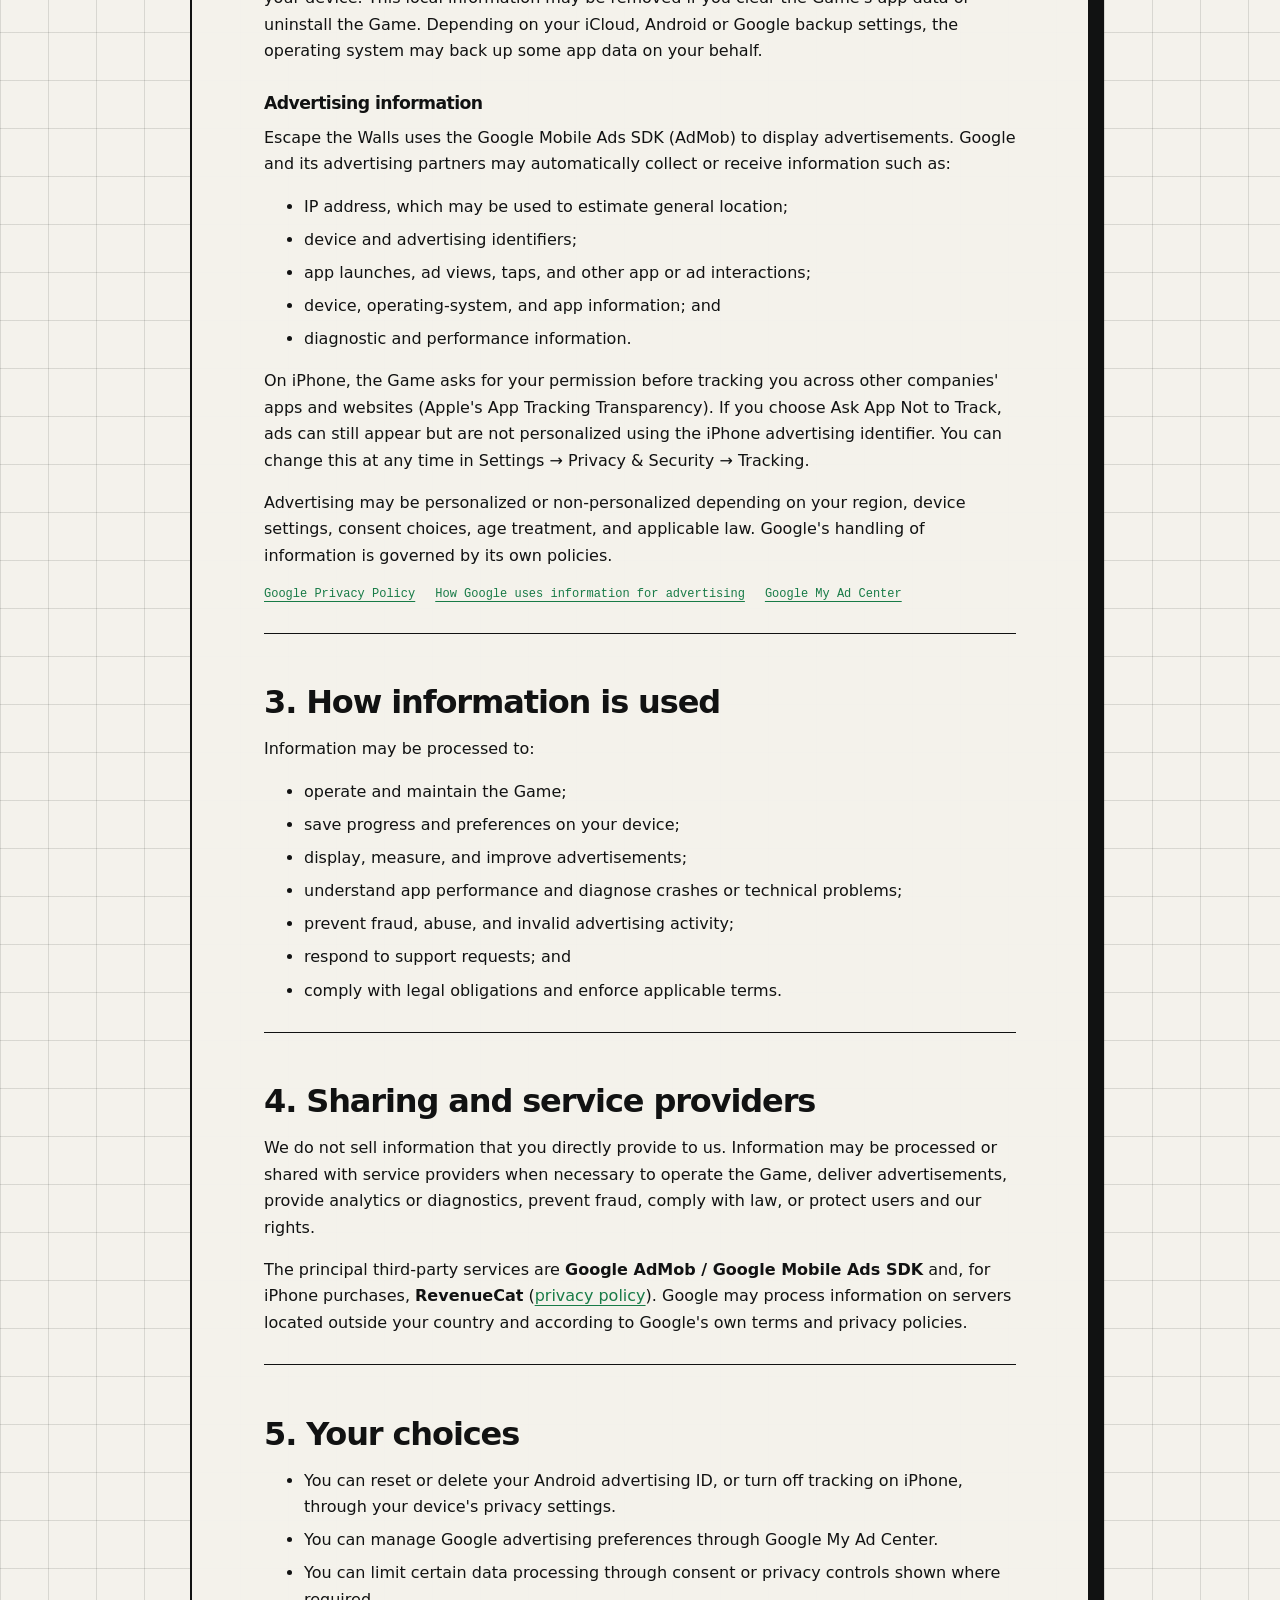
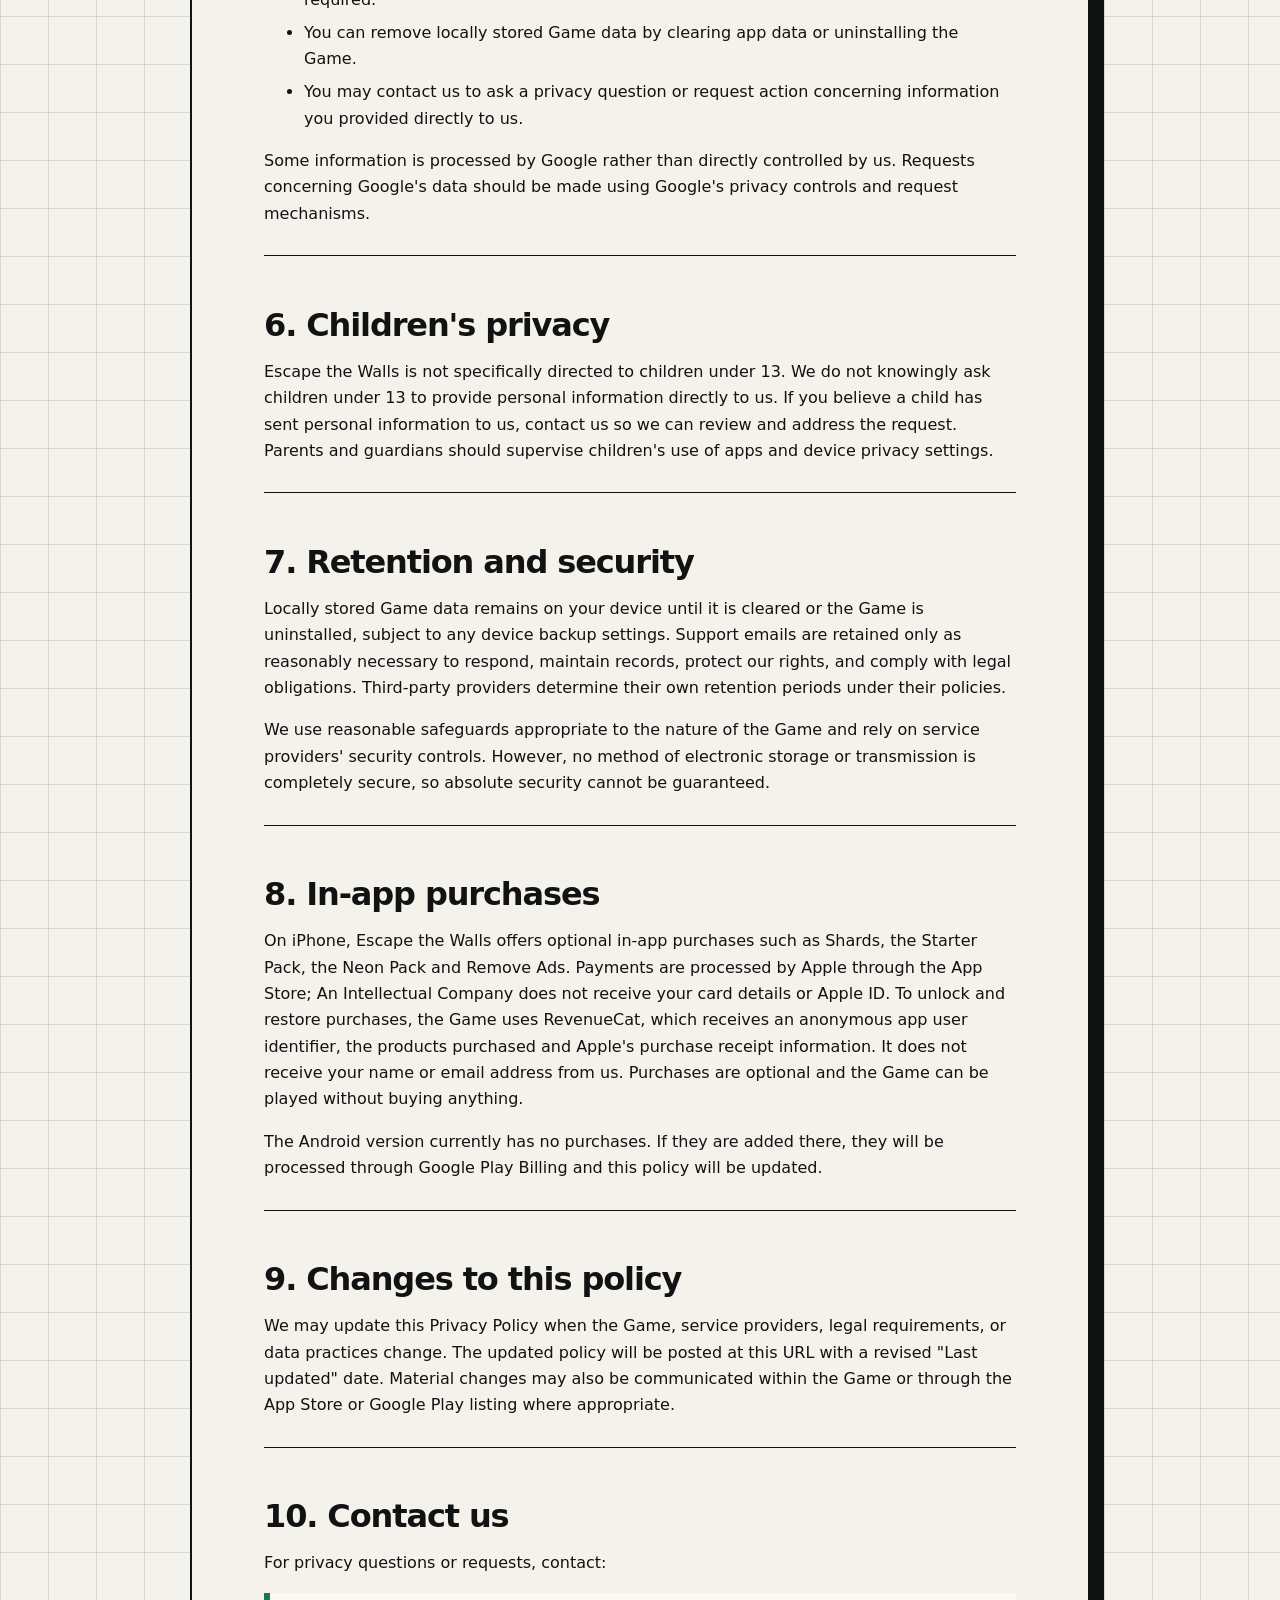
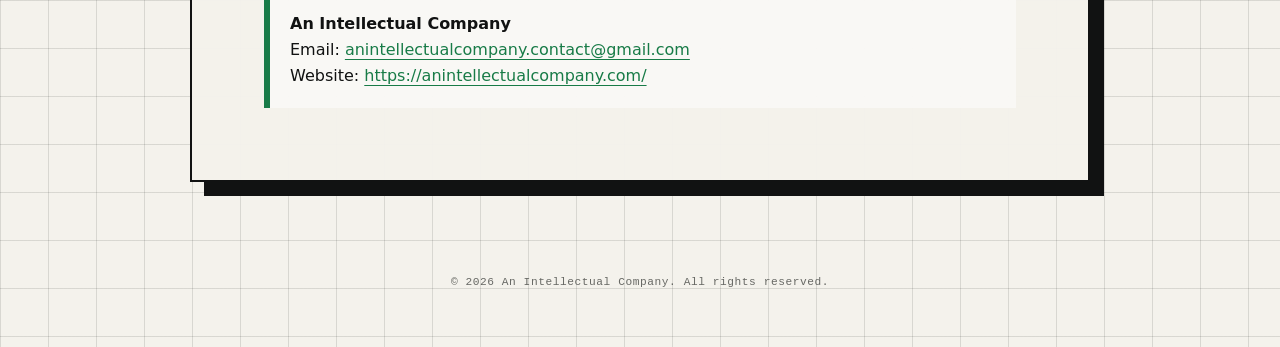
==== commit 502db758: "Privacy policy: add iPhone (ATT, in-app purchases, RevenueCat); design unchanged" ====
--- a/privacy_policy.html
+++ b/privacy_policy.html
@@ -4,7 +4,7 @@
   <meta charset="utf-8">
   <meta name="viewport" content="width=device-width, initial-scale=1">
   <meta name="theme-color" content="#0e0f0f">
-  <meta name="description" content="Privacy Policy for the Escape the Walls Android game by An Intellectual Company.">
+  <meta name="description" content="Privacy Policy for the Escape the Walls iPhone and Android game by An Intellectual Company.">
   <title>Privacy Policy | Escape the Walls</title>
   <link rel="stylesheet" href="styles.css">
 </head>
@@ -27,7 +27,7 @@
       <div class="policy-heading">
         <p class="eyebrow">LEGAL &nbsp;/&nbsp; ESCAPE THE WALLS</p>
         <h1>Privacy Policy</h1>
-        <p class="updated">Effective date: July 15, 2026 &middot; Last updated: July 15, 2026</p>
+        <p class="updated">Effective date: July 15, 2026 &middot; Last updated: November 9, 2026</p>
       </div>
 
       <div class="summary" role="note" aria-label="Privacy summary">
@@ -35,7 +35,8 @@
         <ul>
           <li>Escape the Walls does not require an account.</li>
           <li>Game progress and settings may be stored locally on your device.</li>
-          <li>The game uses Google AdMob to display advertisements.</li>
+          <li>The game uses Google AdMob to display advertisements. On iPhone it asks before tracking you across other apps and websites.</li>
+          <li>Optional in-app purchases on iPhone are handled by Apple; RevenueCat helps unlock and restore what you bought.</li>
           <li>We do not directly receive your full payment-card details.</li>
         </ul>
       </div>
@@ -50,7 +51,7 @@
           <li><a href="#choices">Your choices</a></li>
           <li><a href="#children">Children's privacy</a></li>
           <li><a href="#retention">Retention and security</a></li>
-          <li><a href="#purchases">Future in-app purchases</a></li>
+          <li><a href="#purchases">In-app purchases</a></li>
           <li><a href="#changes">Changes to this policy</a></li>
           <li><a href="#contact">Contact us</a></li>
         </ol>
@@ -60,7 +61,7 @@
         <h2>1. Introduction</h2>
         <p>
           This Privacy Policy explains how <strong>An Intellectual Company</strong> ("we," "us," or "our")
-          handles information in connection with the Android game <strong>Escape the Walls</strong> (the "Game").
+          handles information in connection with the iPhone and Android game <strong>Escape the Walls</strong> (the "Game").
           By using the Game, you acknowledge the practices described in this policy.
         </p>
       </section>
@@ -79,7 +80,7 @@
         <p>
           Game progress, unlocked levels, scores, preferences, and settings may be stored locally on your device.
           This local information may be removed if you clear the Game's app data or uninstall the Game. Depending on
-          your Android or Google backup settings, the operating system may back up some app data on your behalf.
+          your iCloud, Android or Google backup settings, the operating system may back up some app data on your behalf.
         </p>
 
         <h3>Advertising information</h3>
@@ -94,6 +95,12 @@
           <li>device, operating-system, and app information; and</li>
           <li>diagnostic and performance information.</li>
         </ul>
+        <p>
+          On iPhone, the Game asks for your permission before tracking you across other companies' apps and websites
+          (Apple's App Tracking Transparency). If you choose Ask App Not to Track, ads can still appear but are not
+          personalized using the iPhone advertising identifier. You can change this at any time in
+          Settings &rarr; Privacy &amp; Security &rarr; Tracking.
+        </p>
         <p>
           Advertising may be personalized or non-personalized depending on your region, device settings, consent
           choices, age treatment, and applicable law. Google's handling of information is governed by its own policies.
@@ -127,7 +134,8 @@
           prevent fraud, comply with law, or protect users and our rights.
         </p>
         <p>
-          The principal third-party service in the current version is <strong>Google AdMob / Google Mobile Ads SDK</strong>.
+          The principal third-party services are <strong>Google AdMob / Google Mobile Ads SDK</strong> and, for iPhone
+          purchases, <strong>RevenueCat</strong> (<a href="https://www.revenuecat.com/privacy">privacy policy</a>).
           Google may process information on servers located outside your country and according to Google's own terms
           and privacy policies.
         </p>
@@ -136,7 +144,7 @@
       <section id="choices">
         <h2>5. Your choices</h2>
         <ul>
-          <li>You can reset or delete your Android advertising ID through your device's privacy settings.</li>
+          <li>You can reset or delete your Android advertising ID, or turn off tracking on iPhone, through your device's privacy settings.</li>
           <li>You can manage Google advertising preferences through Google My Ad Center.</li>
           <li>You can limit certain data processing through consent or privacy controls shown where required.</li>
           <li>You can remove locally stored Game data by clearing app data or uninstalling the Game.</li>
@@ -174,16 +182,17 @@
       </section>
 
       <section id="purchases">
-        <h2>8. Future in-app purchases</h2>
-        <p>
-          The current version of Escape the Walls may not offer in-app purchases. If optional digital items such as skins
-          or an ad-removal upgrade are added later, purchases will be processed through Google Play Billing. Google, not
-          An Intellectual Company, will process the payment transaction, and we will not receive your full payment-card
-          details. We may receive purchase status, product identifier, transaction token, country, and related information
-          needed to deliver, restore, support, or prevent fraud involving the purchased item.
-        </p>
-        <p>
-          We will update this policy and the relevant Google Play disclosures before or when purchase functionality is released.
+        <h2>8. In-app purchases</h2>
+        <p>
+          On iPhone, Escape the Walls offers optional in-app purchases such as Shards, the Starter Pack, the Neon Pack
+          and Remove Ads. Payments are processed by Apple through the App Store; An Intellectual Company does not receive
+          your card details or Apple ID. To unlock and restore purchases, the Game uses RevenueCat, which receives an
+          anonymous app user identifier, the products purchased and Apple's purchase receipt information. It does not
+          receive your name or email address from us. Purchases are optional and the Game can be played without buying anything.
+        </p>
+        <p>
+          The Android version currently has no purchases. If they are added there, they will be processed through Google
+          Play Billing and this policy will be updated.
         </p>
       </section>
 
@@ -192,7 +201,7 @@
         <p>
           We may update this Privacy Policy when the Game, service providers, legal requirements, or data practices change.
           The updated policy will be posted at this URL with a revised "Last updated" date. Material changes may also be
-          communicated within the Game or through the Google Play listing where appropriate.
+          communicated within the Game or through the App Store or Google Play listing where appropriate.
         </p>
       </section>
 
